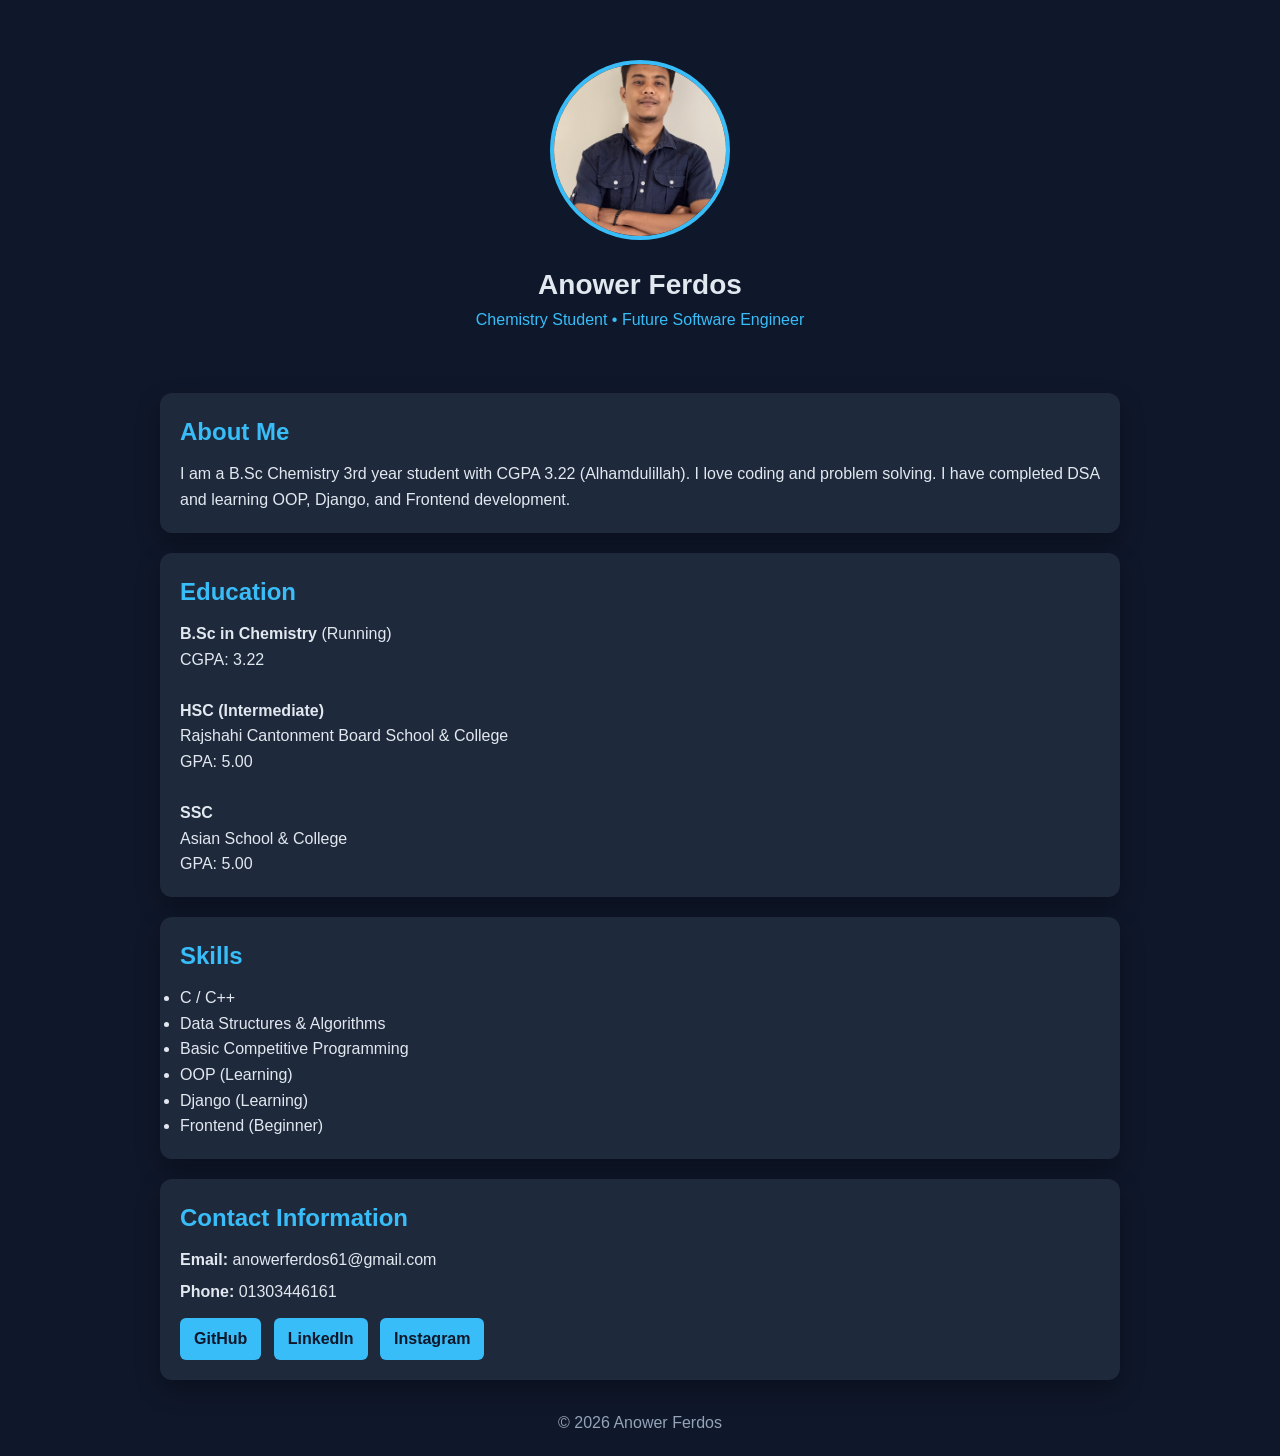
==== index.html @ 3eee95a1 "Add files via upload" ====
<!DOCTYPE html>
<html lang="en">
<head>
<meta charset="UTF-8">
<meta name="viewport" content="width=device-width, initial-scale=1.0">
<title>Anower Ferdos | Portfolio</title>

<style>
*{
    margin:0;
    padding:0;
    box-sizing:border-box;
    font-family: 'Segoe UI', sans-serif;
}

body{
    background:#0f172a;
    color:#e2e8f0;
    line-height:1.6;
}

.container{
    max-width:1000px;
    margin:auto;
    padding:20px;
}

header{
    text-align:center;
    padding:40px 20px;
}

.profile img{
    width:180px;
    height:180px;
    object-fit:cover;
    border-radius:50%;
    border:4px solid #38bdf8;
    transition:0.3s;
    cursor:pointer;
}

.profile img:hover{
    transform:scale(1.05);
}

h1{
    margin-top:15px;
    font-size:28px;
}

.tag{
    color:#38bdf8;
    font-weight:500;
}

.card{
    background:#1e293b;
    padding:20px;
    border-radius:12px;
    margin:20px 0;
    box-shadow:0 10px 25px rgba(0,0,0,0.3);
}

h2{
    color:#38bdf8;
    margin-bottom:10px;
}

.social a{
    display:inline-block;
    margin:8px 8px 0 0;
    padding:8px 14px;
    background:#38bdf8;
    color:#0f172a;
    border-radius:6px;
    text-decoration:none;
    font-weight:600;
}

.social a:hover{
    opacity:0.8;
}

.contact p{
    margin:6px 0;
}

footer{
    text-align:center;
    margin-top:30px;
    color:#94a3b8;
}
</style>
</head>

<body>

<div class="container">

<header>

<a href="https://www.instagram.com/anower_ferdos/" target="_blank" class="profile">
    <img src="/IMG_2143.JPG" alt="Anower Ferdos">
</a>

<h1>Anower Ferdos</h1>
<p class="tag">Chemistry Student • Future Software Engineer</p>

</header>

<div class="card">
<h2>About Me</h2>
<p>
I am a B.Sc Chemistry 3rd year student with CGPA 3.22 (Alhamdulillah).
I love coding and problem solving. I have completed DSA and learning
OOP, Django, and Frontend development.
</p>
</div>

<div class="card">
<h2>Education</h2>

<p><b>B.Sc in Chemistry</b> (Running)</p>
<p>CGPA: 3.22</p>
<br>

<p><b>HSC (Intermediate)</b></p>
<p>Rajshahi Cantonment Board School & College</p>
<p>GPA: 5.00</p>
<br>

<p><b>SSC</b></p>
<p>Asian School & College</p>
<p>GPA: 5.00</p>

</div>

<div class="card">
<h2>Skills</h2>
<ul>
<li>C / C++</li>
<li>Data Structures & Algorithms</li>
<li>Basic Competitive Programming</li>
<li>OOP (Learning)</li>
<li>Django (Learning)</li>
<li>Frontend (Beginner)</li>
</ul>
</div>

<div class="card contact">
<h2>Contact Information</h2>

<p><b>Email:</b> anowerferdos61@gmail.com</p>
<p><b>Phone:</b> 01303446161</p>

<div class="social">
<a href="https://github.com/anowerferdos61-cell" target="_blank">GitHub</a>
<a href="https://www.linkedin.com/in/anower-ferdos-70a7a82ab/" target="_blank">LinkedIn</a>
<a href="https://www.instagram.com/anower_ferdos/" target="_blank">Instagram</a>
</div>

</div>

<footer>
<p>© 2026 Anower Ferdos</p>
</footer>

</div>

</body>
</html>
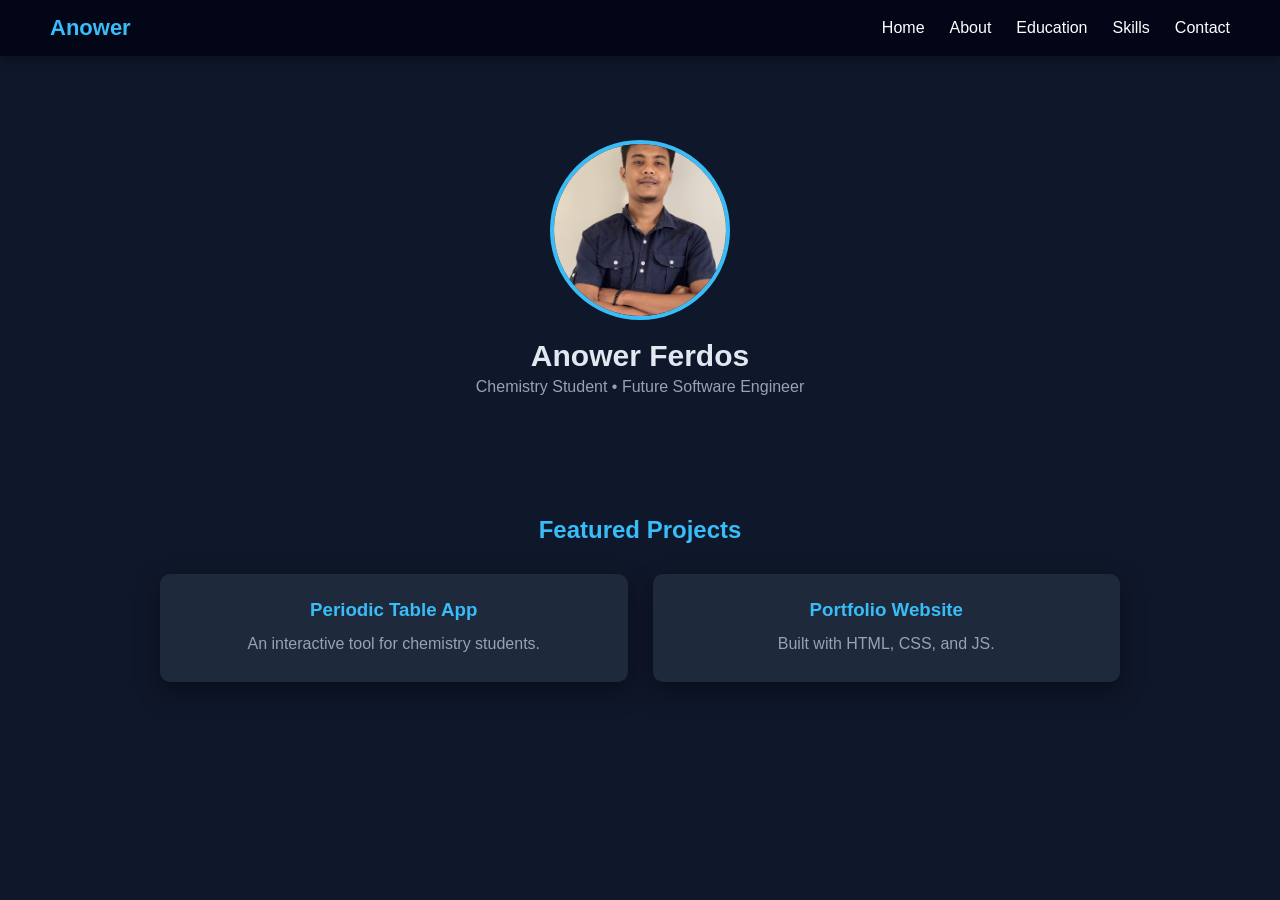
==== commit 0cc838c1: "portfolio website" ====
--- a/index.html
+++ b/index.html
@@ -3,170 +3,54 @@
 <head>
 <meta charset="UTF-8">
 <meta name="viewport" content="width=device-width, initial-scale=1.0">
-<title>Anower Ferdos | Portfolio</title>
+<title>Anower Ferdos | Home</title>
 
-<style>
-*{
-    margin:0;
-    padding:0;
-    box-sizing:border-box;
-    font-family: 'Segoe UI', sans-serif;
-}
+<link rel="stylesheet" href="style.css">
 
-body{
-    background:#0f172a;
-    color:#e2e8f0;
-    line-height:1.6;
-}
-
-.container{
-    max-width:1000px;
-    margin:auto;
-    padding:20px;
-}
-
-header{
-    text-align:center;
-    padding:40px 20px;
-}
-
-.profile img{
-    width:180px;
-    height:180px;
-    object-fit:cover;
-    border-radius:50%;
-    border:4px solid #38bdf8;
-    transition:0.3s;
-    cursor:pointer;
-}
-
-.profile img:hover{
-    transform:scale(1.05);
-}
-
-h1{
-    margin-top:15px;
-    font-size:28px;
-}
-
-.tag{
-    color:#38bdf8;
-    font-weight:500;
-}
-
-.card{
-    background:#1e293b;
-    padding:20px;
-    border-radius:12px;
-    margin:20px 0;
-    box-shadow:0 10px 25px rgba(0,0,0,0.3);
-}
-
-h2{
-    color:#38bdf8;
-    margin-bottom:10px;
-}
-
-.social a{
-    display:inline-block;
-    margin:8px 8px 0 0;
-    padding:8px 14px;
-    background:#38bdf8;
-    color:#0f172a;
-    border-radius:6px;
-    text-decoration:none;
-    font-weight:600;
-}
-
-.social a:hover{
-    opacity:0.8;
-}
-
-.contact p{
-    margin:6px 0;
-}
-
-footer{
-    text-align:center;
-    margin-top:30px;
-    color:#94a3b8;
-}
-</style>
 </head>
 
 <body>
 
-<div class="container">
+<nav class="navbar">
 
-<header>
+<h2 class="logo">Anower</h2>
 
-<a href="https://www.instagram.com/anower_ferdos/" target="_blank" class="profile">
-    <img src="/IMG_2143.JPG" alt="Anower Ferdos">
+<ul>
+<li><a href="index.html">Home</a></li>
+<li><a href="about.html">About</a></li>
+<li><a href="education.html">Education</a></li>
+<li><a href="skills.html">Skills</a></li>
+<li><a href="contact.html">Contact</a></li>
+</ul>
+
+</nav>
+
+
+<section class="home">
+
+<a href="https://www.instagram.com/anower_ferdos/" target="_blank">
+<img src="IMG_2143.JPG" class="profile">
 </a>
 
 <h1>Anower Ferdos</h1>
-<p class="tag">Chemistry Student • Future Software Engineer</p>
 
-</header>
+<p>Chemistry Student • Future Software Engineer</p>
 
-<div class="card">
-<h2>About Me</h2>
-<p>
-I am a B.Sc Chemistry 3rd year student with CGPA 3.22 (Alhamdulillah).
-I love coding and problem solving. I have completed DSA and learning
-OOP, Django, and Frontend development.
-</p>
-</div>
+</section>
 
-<div class="card">
-<h2>Education</h2>
-
-<p><b>B.Sc in Chemistry</b> (Running)</p>
-<p>CGPA: 3.22</p>
-<br>
-
-<p><b>HSC (Intermediate)</b></p>
-<p>Rajshahi Cantonment Board School & College</p>
-<p>GPA: 5.00</p>
-<br>
-
-<p><b>SSC</b></p>
-<p>Asian School & College</p>
-<p>GPA: 5.00</p>
-
-</div>
-
-<div class="card">
-<h2>Skills</h2>
-<ul>
-<li>C / C++</li>
-<li>Data Structures & Algorithms</li>
-<li>Basic Competitive Programming</li>
-<li>OOP (Learning)</li>
-<li>Django (Learning)</li>
-<li>Frontend (Beginner)</li>
-</ul>
-</div>
-
-<div class="card contact">
-<h2>Contact Information</h2>
-
-<p><b>Email:</b> anowerferdos61@gmail.com</p>
-<p><b>Phone:</b> 01303446161</p>
-
-<div class="social">
-<a href="https://github.com/anowerferdos61-cell" target="_blank">GitHub</a>
-<a href="https://www.linkedin.com/in/anower-ferdos-70a7a82ab/" target="_blank">LinkedIn</a>
-<a href="https://www.instagram.com/anower_ferdos/" target="_blank">Instagram</a>
-</div>
-
-</div>
-
-<footer>
-<p>© 2026 Anower Ferdos</p>
-</footer>
-
-</div>
+<section id="projects" class="projects">
+    <h2>Featured Projects</h2>
+    <div class="project-grid">
+        <div class="project-card">
+            <h3>Periodic Table App</h3>
+            <p>An interactive tool for chemistry students.</p>
+        </div>
+        <div class="project-card">
+            <h3>Portfolio Website</h3>
+            <p>Built with HTML, CSS, and JS.</p>
+        </div>
+    </div>
+</section>
 
 </body>
 </html>
--- a/style.css
+++ b/style.css
@@ -0,0 +1,209 @@
+/* Reset */
+
+*{
+    margin:0;
+    padding:0;
+    box-sizing:border-box;
+    font-family: Arial, Helvetica, sans-serif;
+}
+
+/* Smooth scroll */
+
+html{
+    scroll-behavior:smooth;
+}
+
+/* Body */
+
+body{
+    background:#0f172a;
+    color:#e2e8f0;
+}
+
+
+/* NAVBAR */
+
+.navbar{
+    position:fixed;
+    top:0;
+    width:100%;
+    display:flex;
+    justify-content:space-between;
+    align-items:center;
+    padding:15px 50px;
+    background:#020617;
+    box-shadow:0 4px 10px rgba(0,0,0,0.3);
+}
+
+.logo{
+    color:#38bdf8;
+    font-size:22px;
+}
+
+.navbar ul{
+    list-style:none;
+    display:flex;
+}
+
+.navbar ul li{
+    margin-left:25px;
+}
+
+.navbar ul li a{
+    text-decoration:none;
+    color:white;
+    font-weight:500;
+    transition:0.3s;
+}
+
+.navbar ul li a:hover{
+    color:#38bdf8;
+}
+
+
+/* HOME SECTION */
+
+.home{
+    text-align:center;
+    margin-top:140px;
+}
+
+.profile{
+    width:180px;
+    height:180px;
+    border-radius:50%;
+    border:4px solid #38bdf8;
+    object-fit:cover;
+    transition:0.4s;
+}
+
+.profile:hover{
+    transform:scale(1.08);
+}
+
+.home h1{
+    margin-top:15px;
+    font-size:30px;
+}
+
+.home p{
+    margin-top:5px;
+    color:#94a3b8;
+}
+
+
+/* CARD SECTION */
+
+.card{
+    max-width:900px;
+    margin:120px auto;
+    background:#1e293b;
+    padding:30px;
+    border-radius:10px;
+    box-shadow:0 10px 25px rgba(0,0,0,0.4);
+}
+
+.card h2{
+    color:#38bdf8;
+    margin-bottom:15px;
+}
+
+.card p{
+    margin:5px 0;
+    line-height:1.7;
+}
+
+.card ul{
+    margin-left:20px;
+}
+
+.card ul li{
+    margin:6px 0;
+}
+
+
+/* CONTACT LINKS */
+
+.card a{
+    display:inline-block;
+    margin-top:10px;
+    padding:8px 15px;
+    background:#38bdf8;
+    color:#0f172a;
+    text-decoration:none;
+    border-radius:6px;
+    transition:0.3s;
+}
+
+.card a:hover{
+    transform:translateY(-3px);
+}
+
+
+/* MOBILE RESPONSIVE */
+
+@media(max-width:768px){
+
+.navbar{
+    flex-direction:column;
+    padding:15px;
+}
+
+.navbar ul{
+    margin-top:10px;
+}
+
+.navbar ul li{
+    margin-left:15px;
+}
+
+.card{
+    margin:140px 15px;
+}
+
+}
+/* PROJECTS SECTION */
+
+.projects{
+    max-width:1000px;
+    margin:100px auto;
+    padding:20px;
+    text-align:center;
+}
+
+.projects h2{
+    color:#38bdf8;
+    margin-bottom:30px;
+}
+
+/* GRID */
+
+.project-grid{
+    display:grid;
+    grid-template-columns:repeat(auto-fit,minmax(250px,1fr));
+    gap:25px;
+}
+
+/* PROJECT CARD */
+
+.project-card{
+    background:#1e293b;
+    padding:25px;
+    border-radius:10px;
+    box-shadow:0 10px 25px rgba(0,0,0,0.4);
+    transition:0.3s;
+}
+
+.project-card:hover{
+    transform:translateY(-8px);
+}
+
+.project-card h3{
+    color:#38bdf8;
+    margin-bottom:10px;
+}
+
+.project-card p{
+    color:#94a3b8;
+    line-height:1.6;
+}
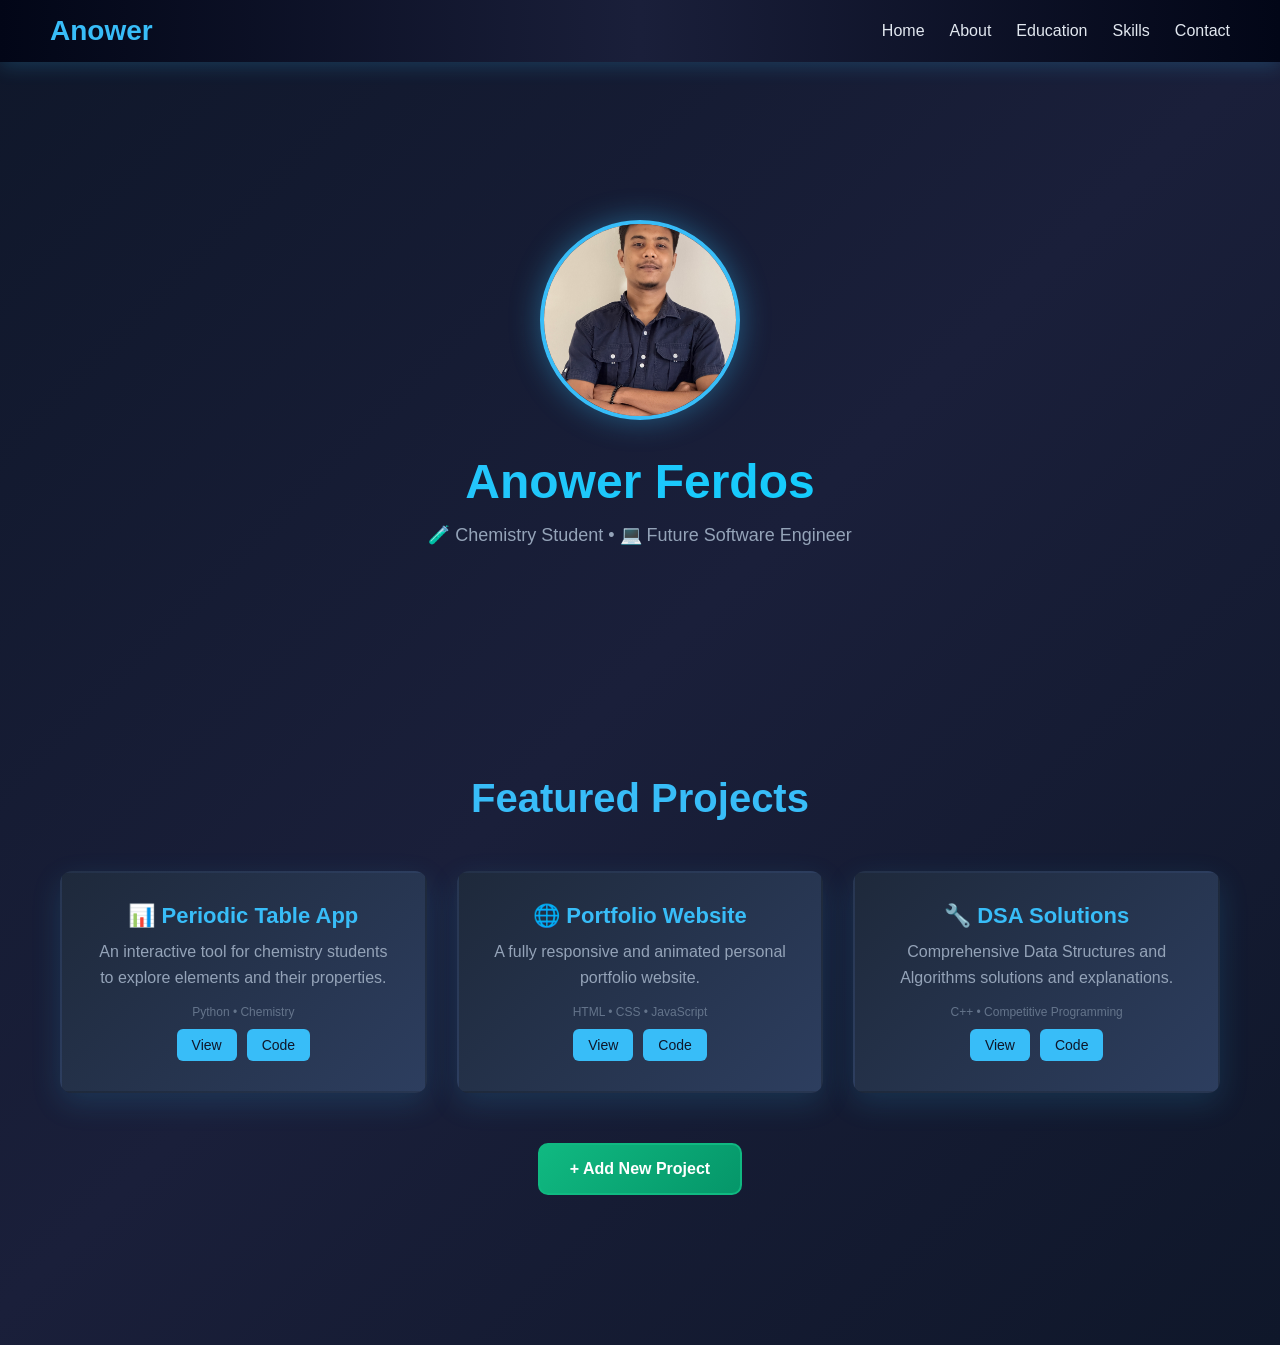
==== commit 67866c99: "🎨 Animated Portfolio Update: Add animations, enhanced design, and new features - ✨ Added smooth anim" ====
--- a/index.html
+++ b/index.html
@@ -4,53 +4,98 @@
 <meta charset="UTF-8">
 <meta name="viewport" content="width=device-width, initial-scale=1.0">
 <title>Anower Ferdos | Home</title>
-
 <link rel="stylesheet" href="style.css">
-
 </head>
 
 <body>
 
+<!-- NAVBAR -->
 <nav class="navbar">
-
-<h2 class="logo">Anower</h2>
-
-<ul>
-<li><a href="index.html">Home</a></li>
-<li><a href="about.html">About</a></li>
-<li><a href="education.html">Education</a></li>
-<li><a href="skills.html">Skills</a></li>
-<li><a href="contact.html">Contact</a></li>
-</ul>
-
+    <h2 class="logo">Anower</h2>
+    <ul>
+        <li><a href="index.html">Home</a></li>
+        <li><a href="about.html">About</a></li>
+        <li><a href="education.html">Education</a></li>
+        <li><a href="skills.html">Skills</a></li>
+        <li><a href="contact.html">Contact</a></li>
+    </ul>
 </nav>
 
-
+<!-- HOME SECTION -->
 <section class="home">
-
-<a href="https://www.instagram.com/anower_ferdos/" target="_blank">
-<img src="IMG_2143.JPG" class="profile">
-</a>
-
-<h1>Anower Ferdos</h1>
-
-<p>Chemistry Student • Future Software Engineer</p>
-
+    <a href="https://www.instagram.com/anower_ferdos/" target="_blank">
+        <img src="IMG_2143.JPG" class="profile" alt="Anower Ferdos">
+    </a>
+    <h1>Anower Ferdos</h1>
+    <p>🧪 Chemistry Student • 💻 Future Software Engineer</p>
 </section>
 
+<!-- PROJECTS SECTION -->
 <section id="projects" class="projects">
     <h2>Featured Projects</h2>
     <div class="project-grid">
         <div class="project-card">
-            <h3>Periodic Table App</h3>
-            <p>An interactive tool for chemistry students.</p>
+            <h3>📊 Periodic Table App</h3>
+            <p>An interactive tool for chemistry students to explore elements and their properties.</p>
+            <div class="tech">Python • Chemistry</div>
+            <div class="links">
+                <a href="#" target="_blank">View</a>
+                <a href="#" target="_blank">Code</a>
+            </div>
         </div>
+        
         <div class="project-card">
-            <h3>Portfolio Website</h3>
-            <p>Built with HTML, CSS, and JS.</p>
+            <h3>🌐 Portfolio Website</h3>
+            <p>A fully responsive and animated personal portfolio website.</p>
+            <div class="tech">HTML • CSS • JavaScript</div>
+            <div class="links">
+                <a href="#" target="_blank">View</a>
+                <a href="#" target="_blank">Code</a>
+            </div>
+        </div>
+
+        <div class="project-card">
+            <h3>🔧 DSA Solutions</h3>
+            <p>Comprehensive Data Structures and Algorithms solutions and explanations.</p>
+            <div class="tech">C++ • Competitive Programming</div>
+            <div class="links">
+                <a href="#" target="_blank">View</a>
+                <a href="#" target="_blank">Code</a>
+            </div>
         </div>
     </div>
+    
+    <!-- ADD NEW PROJECT BUTTON -->
+    <button class="add-project-btn" onclick="addNewProject()">+ Add New Project</button>
 </section>
+
+<script>
+function addNewProject() {
+    const projectName = prompt("Enter project name:");
+    if (!projectName) return;
+    
+    const projectDesc = prompt("Enter project description:");
+    if (!projectDesc) return;
+    
+    const projectTech = prompt("Enter technologies used:");
+    if (!projectTech) return;
+    
+    const newCard = document.createElement('div');
+    newCard.className = 'project-card';
+    newCard.innerHTML = `
+        <h3>✨ ${projectName}</h3>
+        <p>${projectDesc}</p>
+        <div class="tech">${projectTech}</div>
+        <div class="links">
+            <a href="#" target="_blank">View</a>
+            <a href="#" target="_blank">Code</a>
+        </div>
+    `;
+    
+    document.querySelector('.project-grid').appendChild(newCard);
+    alert("Project added successfully!");
+}
+</script>
 
 </body>
 </html>
--- a/style.css
+++ b/style.css
@@ -4,7 +4,7 @@
     margin:0;
     padding:0;
     box-sizing:border-box;
-    font-family: Arial, Helvetica, sans-serif;
+    font-family: 'Segoe UI', Tahoma, Geneva, Verdana, sans-serif;
 }
 
 /* Smooth scroll */
@@ -16,8 +16,91 @@
 /* Body */
 
 body{
-    background:#0f172a;
+    background: linear-gradient(135deg, #0f172a 0%, #1a1f3a 50%, #0f172a 100%);
     color:#e2e8f0;
+    min-height:100vh;
+}
+
+/* ANIMATIONS */
+
+@keyframes fadeInDown {
+    from {
+        opacity: 0;
+        transform: translateY(-30px);
+    }
+    to {
+        opacity: 1;
+        transform: translateY(0);
+    }
+}
+
+@keyframes fadeInUp {
+    from {
+        opacity: 0;
+        transform: translateY(30px);
+    }
+    to {
+        opacity: 1;
+        transform: translateY(0);
+    }
+}
+
+@keyframes slideInLeft {
+    from {
+        opacity: 0;
+        transform: translateX(-50px);
+    }
+    to {
+        opacity: 1;
+        transform: translateX(0);
+    }
+}
+
+@keyframes slideInRight {
+    from {
+        opacity: 0;
+        transform: translateX(50px);
+    }
+    to {
+        opacity: 1;
+        transform: translateX(0);
+    }
+}
+
+@keyframes pulse {
+    0%, 100% {
+        transform: scale(1);
+    }
+    50% {
+        transform: scale(1.05);
+    }
+}
+
+@keyframes float {
+    0%, 100% {
+        transform: translateY(0px);
+    }
+    50% {
+        transform: translateY(-10px);
+    }
+}
+
+@keyframes glow {
+    0%, 100% {
+        box-shadow: 0 0 10px rgba(56, 189, 248, 0.3);
+    }
+    50% {
+        box-shadow: 0 0 20px rgba(56, 189, 248, 0.6);
+    }
+}
+
+@keyframes shimmer {
+    0% {
+        background-position: -1000px 0;
+    }
+    100% {
+        background-position: 1000px 0;
+    }
 }
 
 
@@ -31,13 +114,22 @@
     justify-content:space-between;
     align-items:center;
     padding:15px 50px;
-    background:#020617;
-    box-shadow:0 4px 10px rgba(0,0,0,0.3);
+    background: linear-gradient(90deg, #020617 0%, #1a1f3a 50%, #020617 100%);
+    box-shadow: 0 4px 20px rgba(56, 189, 248, 0.2);
+    z-index:1000;
+    animation: fadeInDown 0.8s ease;
 }
 
 .logo{
     color:#38bdf8;
-    font-size:22px;
+    font-size:28px;
+    font-weight:700;
+    animation: slideInLeft 0.8s ease;
+    transition:0.3s;
+}
+
+.logo:hover{
+    text-shadow: 0 0 10px rgba(56, 189, 248, 0.6);
 }
 
 .navbar ul{
@@ -47,17 +139,34 @@
 
 .navbar ul li{
     margin-left:25px;
+    animation: fadeInDown 0.8s ease;
 }
 
 .navbar ul li a{
     text-decoration:none;
-    color:white;
+    color:#e2e8f0;
     font-weight:500;
     transition:0.3s;
+    position:relative;
+}
+
+.navbar ul li a::after{
+    content:'';
+    position:absolute;
+    bottom:-5px;
+    left:0;
+    width:0;
+    height:2px;
+    background:#38bdf8;
+    transition:0.3s;
 }
 
 .navbar ul li a:hover{
     color:#38bdf8;
+}
+
+.navbar ul li a:hover::after{
+    width:100%;
 }
 
 
@@ -66,29 +175,42 @@
 .home{
     text-align:center;
     margin-top:140px;
+    padding:80px 20px;
+    animation: fadeInUp 1s ease;
 }
 
 .profile{
-    width:180px;
-    height:180px;
+    width:200px;
+    height:200px;
     border-radius:50%;
     border:4px solid #38bdf8;
     object-fit:cover;
     transition:0.4s;
+    animation: float 3s ease-in-out infinite;
+    box-shadow: 0 0 30px rgba(56, 189, 248, 0.4);
 }
 
 .profile:hover{
-    transform:scale(1.08);
+    transform:scale(1.1);
+    box-shadow: 0 0 50px rgba(56, 189, 248, 0.8);
+    animation: none;
 }
 
 .home h1{
+    margin-top:30px;
+    font-size:48px;
+    animation: fadeInDown 1s ease 0.3s backwards;
+    background: linear-gradient(135deg, #38bdf8, #00d4ff);
+    -webkit-background-clip: text;
+    -webkit-text-fill-color: transparent;
+    background-clip: text;
+}
+
+.home p{
     margin-top:15px;
-    font-size:30px;
-}
-
-.home p{
-    margin-top:5px;
     color:#94a3b8;
+    font-size:18px;
+    animation: fadeInUp 1s ease 0.5s backwards;
 }
 
 
@@ -97,20 +219,46 @@
 .card{
     max-width:900px;
     margin:120px auto;
-    background:#1e293b;
-    padding:30px;
-    border-radius:10px;
-    box-shadow:0 10px 25px rgba(0,0,0,0.4);
+    background: linear-gradient(135deg, #1e293b 0%, #2d3e5f 100%);
+    padding:40px;
+    border-radius:15px;
+    box-shadow: 0 20px 50px rgba(56, 189, 248, 0.2);
+    animation: fadeInUp 0.8s ease;
+    border-left:5px solid #38bdf8;
+    transition:0.3s;
+    position:relative;
+}
+
+.card::before{
+    content:'';
+    position:absolute;
+    top:0;
+    left:0;
+    right:0;
+    bottom:0;
+    border-radius:15px;
+    background: linear-gradient(135deg, rgba(56, 189, 248, 0.1) 0%, transparent 100%);
+    pointer-events:none;
+}
+
+.card:hover{
+    transform: translateY(-10px);
+    box-shadow: 0 30px 70px rgba(56, 189, 248, 0.3);
 }
 
 .card h2{
     color:#38bdf8;
-    margin-bottom:15px;
+    margin-bottom:20px;
+    font-size:32px;
+    position:relative;
+    z-index:1;
 }
 
 .card p{
-    margin:5px 0;
-    line-height:1.7;
+    margin:12px 0;
+    line-height:1.8;
+    position:relative;
+    z-index:1;
 }
 
 .card ul{
@@ -118,84 +266,223 @@
 }
 
 .card ul li{
-    margin:6px 0;
+    margin:10px 0;
+    position:relative;
+    z-index:1;
+    animation: slideInRight 0.6s ease;
+}
+
+.card ul li::marker{
+    color:#38bdf8;
 }
 
 
 /* CONTACT LINKS */
 
-.card a{
+.card a, .btn{
     display:inline-block;
-    margin-top:10px;
+    margin:12px 8px;
+    padding:12px 25px;
+    background: linear-gradient(135deg, #38bdf8, #0ea5e9);
+    color:#0f172a;
+    text-decoration:none;
+    border-radius:8px;
+    transition:0.3s;
+    font-weight:600;
+    border:2px solid #38bdf8;
+    cursor:pointer;
+    position:relative;
+    overflow:hidden;
+}
+
+.card a::before, .btn::before{
+    content:'';
+    position:absolute;
+    top:0;
+    left:-100%;
+    width:100%;
+    height:100%;
+    background: linear-gradient(90deg, transparent, rgba(255,255,255,0.3), transparent);
+    transition:0.5s;
+}
+
+.card a:hover::before, .btn:hover::before{
+    left:100%;
+}
+
+.card a:hover, .btn:hover{
+    transform:translateY(-5px);
+    box-shadow: 0 10px 30px rgba(56, 189, 248, 0.4);
+}
+
+/* ADD PROJECT BUTTON */
+
+.add-project-btn{
+    background: linear-gradient(135deg, #10b981, #059669);
+    border:2px solid #10b981;
+    padding:15px 30px;
+    border-radius:10px;
+    color:white;
+    font-size:16px;
+    font-weight:600;
+    cursor:pointer;
+    transition:0.3s;
+    display:inline-block;
+}
+
+.add-project-btn:hover{
+    transform:scale(1.05);
+    box-shadow: 0 10px 30px rgba(16, 185, 129, 0.4);
+}
+
+/* MOBILE RESPONSIVE */
+
+@media(max-width:768px){
+
+.navbar{
+    flex-direction:column;
+    padding:15px;
+}
+
+.navbar ul{
+    margin-top:15px;
+    flex-wrap:wrap;
+    justify-content:center;
+}
+
+.navbar ul li{
+    margin-left:10px;
+    margin-right:10px;
+}
+
+.home h1{
+    font-size:32px;
+}
+
+.home p{
+    font-size:16px;
+}
+
+.card{
+    margin:100px 15px;
+    padding:25px;
+}
+
+.projects{
+    margin:80px auto;
+    padding:30px 15px;
+}
+
+.project-grid{
+    grid-template-columns:1fr;
+    gap:20px;
+}
+
+.projects h2{
+    font-size:28px;
+}
+
+}
+/* PROJECTS SECTION */
+
+.projects{
+    max-width:1200px;
+    margin:100px auto;
+    padding:50px 20px;
+    text-align:center;
+    animation: fadeInUp 0.8s ease;
+}
+
+.projects h2{
+    color:#38bdf8;
+    margin-bottom:50px;
+    font-size:40px;
+    animation: fadeInDown 0.8s ease;
+}
+
+/* GRID */
+
+.project-grid{
+    display:grid;
+    grid-template-columns:repeat(auto-fit,minmax(300px,1fr));
+    gap:30px;
+    margin-bottom:50px;
+}
+
+/* PROJECT CARD */
+
+.project-card{
+    background: linear-gradient(135deg, #1e293b, #2d3e5f);
+    padding:30px;
+    border-radius:12px;
+    box-shadow: 0 10px 30px rgba(56, 189, 248, 0.15);
+    transition:0.4s;
+    animation: slideInLeft 0.6s ease;
+    position:relative;
+    overflow:hidden;
+    border:2px solid transparent;
+    cursor:pointer;
+}
+
+.project-card::before{
+    content:'';
+    position:absolute;
+    top:0;
+    left:-100%;
+    width:100%;
+    height:100%;
+    background: linear-gradient(90deg, transparent, rgba(56, 189, 248, 0.2), transparent);
+    transition:0.5s;
+}
+
+.project-card:hover::before{
+    left:100%;
+}
+
+.project-card:hover{
+    transform:translateY(-15px);
+    box-shadow: 0 25px 60px rgba(56, 189, 248, 0.3);
+    border-color:#38bdf8;
+}
+
+.project-card h3{
+    color:#38bdf8;
+    margin-bottom:12px;
+    font-size:22px;
+}
+
+.project-card p{
+    color:#cbd5e1;
+    margin-bottom:15px;
+    line-height:1.6;
+}
+
+.project-card .tech{
+    font-size:12px;
+    color:#64748b;
+    margin-bottom:10px;
+}
+
+.project-card .links{
+    display:flex;
+    gap:10px;
+    justify-content:center;
+}
+
+.project-card a{
     padding:8px 15px;
+    font-size:14px;
     background:#38bdf8;
     color:#0f172a;
     text-decoration:none;
     border-radius:6px;
     transition:0.3s;
-}
-
-.card a:hover{
-    transform:translateY(-3px);
-}
-
-
-/* MOBILE RESPONSIVE */
-
-@media(max-width:768px){
-
-.navbar{
-    flex-direction:column;
-    padding:15px;
-}
-
-.navbar ul{
-    margin-top:10px;
-}
-
-.navbar ul li{
-    margin-left:15px;
-}
-
-.card{
-    margin:140px 15px;
-}
-
-}
-/* PROJECTS SECTION */
-
-.projects{
-    max-width:1000px;
-    margin:100px auto;
-    padding:20px;
-    text-align:center;
-}
-
-.projects h2{
-    color:#38bdf8;
-    margin-bottom:30px;
-}
-
-/* GRID */
-
-.project-grid{
-    display:grid;
-    grid-template-columns:repeat(auto-fit,minmax(250px,1fr));
-    gap:25px;
-}
-
-/* PROJECT CARD */
-
-.project-card{
-    background:#1e293b;
-    padding:25px;
-    border-radius:10px;
-    box-shadow:0 10px 25px rgba(0,0,0,0.4);
-    transition:0.3s;
-}
-
-.project-card:hover{
-    transform:translateY(-8px);
+    border:none;
+    display:inline-block;
+}
+
+.project-card a:hover{
+    background:#0ea5e9;
 }
 
 .project-card h3{
